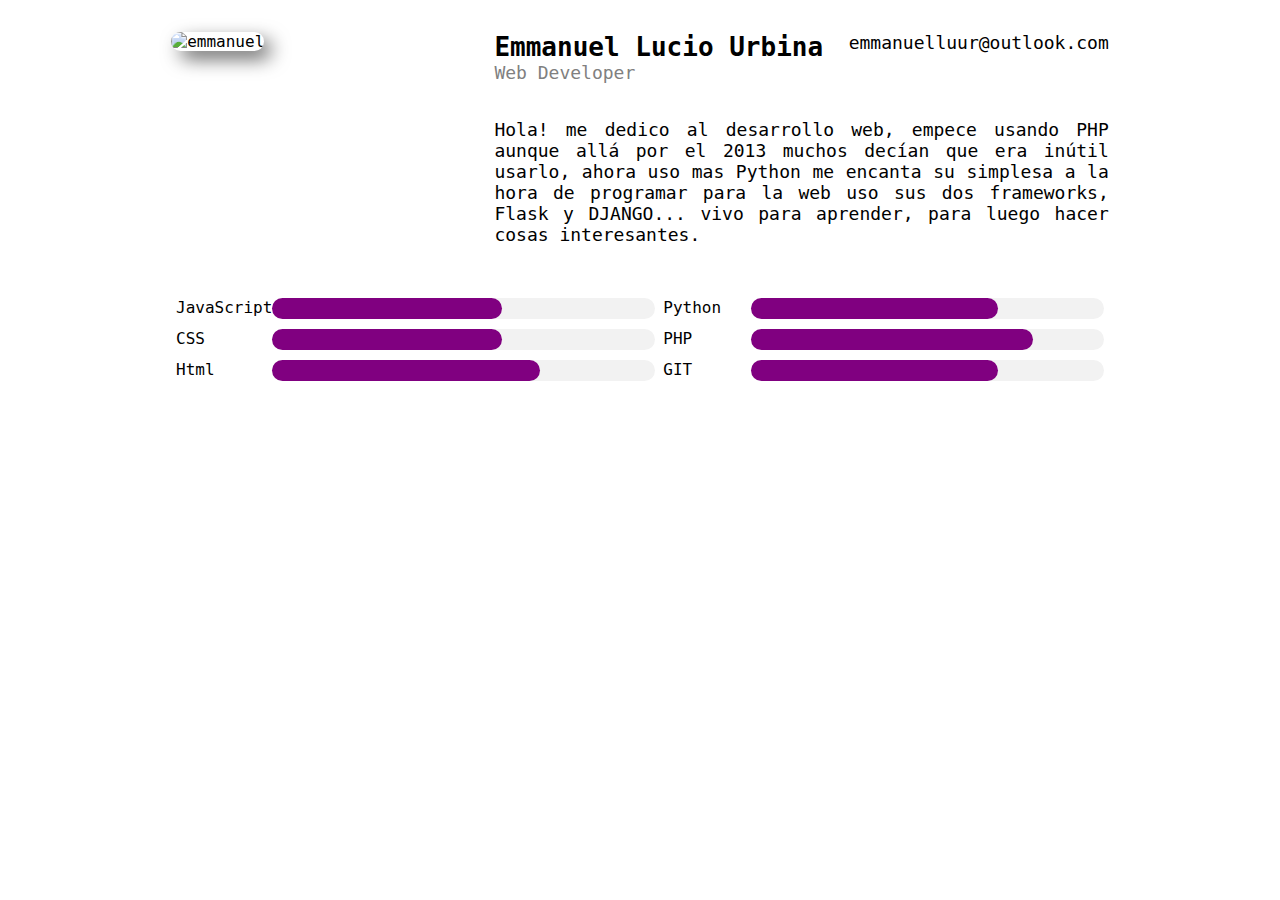
==== index.html @ 6aa22a0f "+ skills" ====
<!DOCTYPE html>
<html lang="en">

<head>
    <meta charset="UTF-8">
    <meta name="viewport" content="width=device-width, initial-scale=1.0">
    <title>Emmanuel</title>
    <link href="https://fonts.googleapis.com/css2?family=Ubuntu+Mono:wght@400;700&display=swap" rel="stylesheet">
    <script src="https://kit.fontawesome.com/d448299394.js" crossorigin="anonymous"></script>
    <link rel="stylesheet" href="./public/css/main.css">
</head>

<body>
    <main class="container">
        <header class="personal-info">
            <section class="image-container">
                <img src="./public/images/profile.png" alt="emmanuel" class="shadow">
            </section>
            <section class="info">
                <article class="personal-name">
                    <div>
                        <h1>Emmanuel Lucio Urbina</h1>
                        <p class="muted"> Web Developer </p>
                    </div>
                    <div>
                        <ul class="contact-info">
                            <li class="item">
                                <i class="fas fa-paper-plane"></i> emmanuelluur@outlook.com
                            </li>
                        </ul>
                    </div>
                </article>
                <article class="personal-goal">
                    <p>
                        Hola! me dedico al desarrollo web, empece usando PHP aunque allá por el 2013 muchos decían que era inútil usarlo, ahora uso mas Python me encanta su simplesa a la hora de programar para la web uso sus dos frameworks, Flask y DJANGO... vivo para aprender,
                        para luego hacer cosas interesantes. <i class="fas fa-heart heart"></i>
                    </p>
                </article>
            </section>
        </header>
        <section class="skills">

            <article class="detail-md">
                <div class="skill">
                    <div class="text-skill">
                        JavaScript
                    </div>
                    <div class="barra">
                        <div class="bar">
                            <div class="load w-60">&nbsp;</div>
                        </div>
                    </div>
                </div>
                <div class="skill">
                    <div class="text-skill">
                        CSS
                    </div>
                    <div class="barra">
                        <div class="bar">
                            <div class="load w-60">&nbsp;</div>
                        </div>
                    </div>
                </div>
                <div class="skill">
                    <div class="text-skill">
                        Html
                    </div>
                    <div class="barra">
                        <div class="bar">
                            <div class="load w-70">&nbsp;</div>
                        </div>
                    </div>
                </div>

            </article>
            <article class="detail-md">
                <div class="skill">
                    <div class="text-skill">
                        Python
                    </div>
                    <div class="barra">
                        <div class="bar">
                            <div class="load w-70">&nbsp;</div>
                        </div>
                    </div>
                </div>
                <div class="skill">
                    <div class="text-skill">
                        PHP
                    </div>
                    <div class="barra">
                        <div class="bar">
                            <div class="load w-80">&nbsp;</div>
                        </div>
                    </div>
                </div>
                <div class="skill">
                    <div class="text-skill">
                        GIT
                    </div>
                    <div class="barra">
                        <div class="bar">
                            <div class="load w-70">&nbsp;</div>
                        </div>
                    </div>
                </div>
            </article>

        </section>
    </main>
</body>

</html>
---- public/css/main.css ----
* {
    margin: 0;
    padding: 0;
    box-sizing: border-box;
    font-family: 'Ubuntu Mono', monospace;
    /*font wieght 400 & 700*/
}

img {
    width: 100%;
    height: auto;
    border-radius: 15px;
}

.container {
    margin: 2em 8em;
}


/* personal info */

.personal-info {
    display: grid;
    grid-template-columns: 30% 60%;
    justify-content: center;
    gap: 1em;
}

.info {
    font-size: 22px;
}

.personal-name {
    display: grid;
    grid-template-columns: repeat(2, auto);
    justify-content: space-between;
    margin-bottom: 2em;
    gap: 1em;
}

.personal-name div h1 {
    font-size: 32px;
    font-weight: 700;
}

.contact-info {
    list-style: none;
}

.muted,
i {
    color: gray;
}

.heart {
    color: red;
}

.personal-goal {
    text-align: justify;
}

.image-container {
    width: 100%;
    padding: 0 3em;
}

.shadow {
    box-shadow: 8px 8px 19px -1px rgba(0, 0, 0, 0.66);
}


/*End Personal Info*/


/*skills*/

.skills {
    margin: 3em;
    display: grid;
    grid-template-columns: repeat(2, auto);
    justify-content: unset;
    gap: .5em;
}

.detail-md {
    width: 100%;
}

.skill {
    display: grid;
    grid-template-columns: 20% auto;
}

.barra,
.text-skill {
    padding: 5px 0;
    width: 100%;
}

@media screen and (max-width: 1300px) {
    .personal-name div h1 {
        font-size: 26px;
        font-weight: 700;
    }
    .info {
        font-size: 18px;
    }
    .image-container {
        padding: 0
    }
}

@media screen and (max-width: 1024px) {
    .personal-info {
        grid-template-columns: auto 60%;
    }
    .barra {
        padding-left: 30px;
    }
}

@media screen and (max-width: 905px) {
    .container {
        margin: 2em;
    }
    .personal-info {
        grid-template-columns: auto;
    }
    .personal-name {
        text-align: center;
        grid-template-columns: auto;
    }
    .info {
        font-size: 18px;
    }
    .skills {
        margin: 3em 0;
        justify-content: unset;
        grid-template-columns: auto;
        gap: 0;
    }
}


/*progress bar*/

.bar {
    width: 100%;
    background-color: #f2f2f2;
    border: none;
    border-radius: 15px;
}

.load {
    background-color: purple;
    width: 100%;
    padding: 1px;
    border: none;
    border-radius: 15px;
}

.w-10 {
    width: 10%;
}

.w-20 {
    width: 20%;
}

.w-30 {
    width: 30%;
}

.w-40 {
    width: 40%;
}

.w-50 {
    width: 50%;
}

.w-60 {
    width: 60%;
}

.w-70 {
    width: 70%;
}

.w-80 {
    width: 80%;
}

.w-90 {
    width: 90%;
}

.w-100,
.auto {
    width: 100%;
}
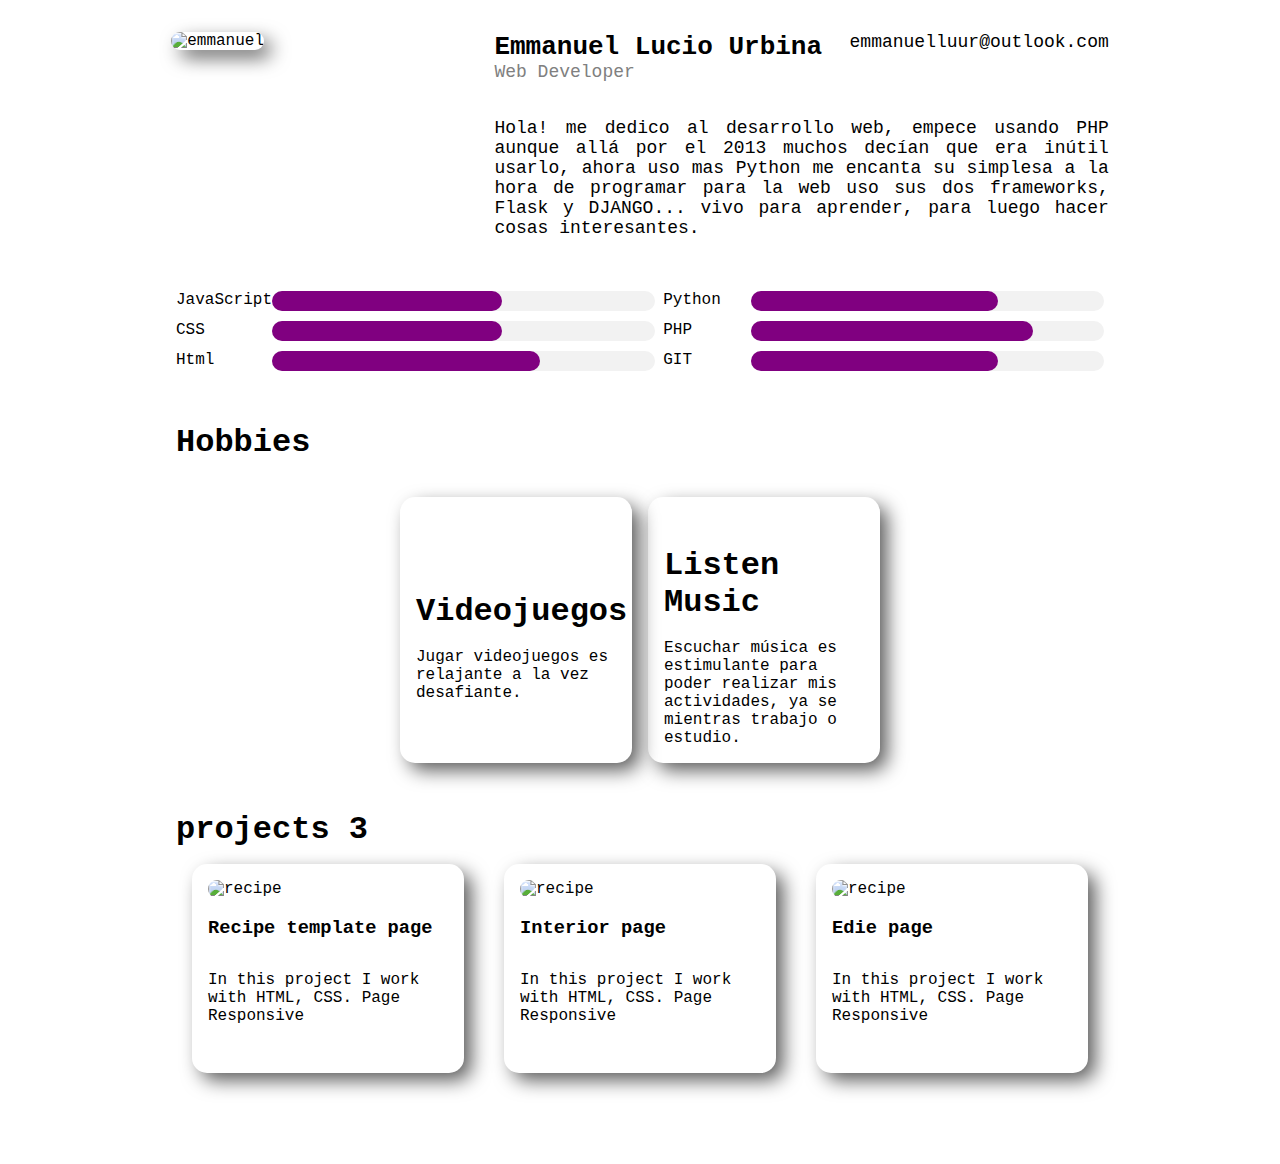
==== commit b42e60c2: "+ load projects with vanilla js" ====
--- a/index.html
+++ b/index.html
@@ -107,7 +107,49 @@
             </article>
 
         </section>
+        <section class="hobbies">
+            <div>
+                <h1>Hobbies</h1>
+                <br><br>
+            </div>
+            <section class="container-hb">
+                <article class="hobbie shadow">
+                    <div class="hobbie-image">
+                        <img src="./public/images/game.jpg" alt="">
+                    </div>
+                    <div class="details-hobbie">
+                        <h1>Videojuegos</h1>
+                        <br>
+                        <p>
+                            Jugar videojuegos es relajante a la vez desafiante.
+                        </p>
+                    </div>
+                </article>
+                <article class="hobbie shadow">
+                    <div class="hobbie-image">
+                        <img src="./public/images/music.jpg" alt="">
+                    </div>
+                    <div class="details-hobbie">
+                        <h1>Listen Music</h1>
+                        <br>
+                        <p>
+                            Escuchar música es estimulante para poder realizar mis <br> actividades, ya se mientras trabajo o estudio.
+                        </p>
+                    </div>
+                </article>
+            </section>
+        </section>
+        <section class="projects">
+            <article class="projects-filter">
+                <h1>projects <span class="total-p" id="total-projects">0</span></h1>
+            </article>
+            <section class="projects-list" id="app">
+
+            </section>
+        </section>
     </main>
+    <script src="./public/js/data.js" type="module"></script>
+    <script src="./public/js/main.js" type="module"></script>
 </body>
 
 </html>--- a/public/css/main.css
+++ b/public/css/main.css
@@ -98,6 +98,55 @@
     width: 100%;
 }
 
+
+/*hobbies*/
+
+.hobbies {
+    margin: 3em;
+}
+
+.container-hb {
+    display: grid;
+    grid-template-columns: repeat(2, 25%);
+    justify-content: center;
+    gap: 1em;
+}
+
+.hobbie {
+    display: grid;
+    grid-template-columns: auto;
+    gap: 1em;
+    padding: 1em;
+    border-radius: 15px;
+}
+
+
+/*projects*/
+
+.projects {
+    margin: 3em;
+}
+
+.projects-list {
+    display: grid;
+    grid-template-columns: repeat(3, 1fr);
+    gap: .5em;
+}
+
+.project {
+    margin: 1em;
+    padding: 1em;
+    border-radius: 15px;
+}
+
+.description-project h3 {
+    margin-top: 1em;
+}
+
+.description-project .desc {
+    margin: 2em 0;
+}
+
 @media screen and (max-width: 1300px) {
     .personal-name div h1 {
         font-size: 26px;
@@ -140,6 +189,22 @@
         grid-template-columns: auto;
         gap: 0;
     }
+    .hobbies {
+        margin: 0;
+    }
+    .container-hb {
+        grid-template-columns: auto;
+        gap: 2em;
+    }
+    .projects {
+        margin: 3em 0;
+    }
+    .projects-list {
+        grid-template-columns: auto;
+    }
+    .project {
+        margin: 0;
+    }
 }
 
 
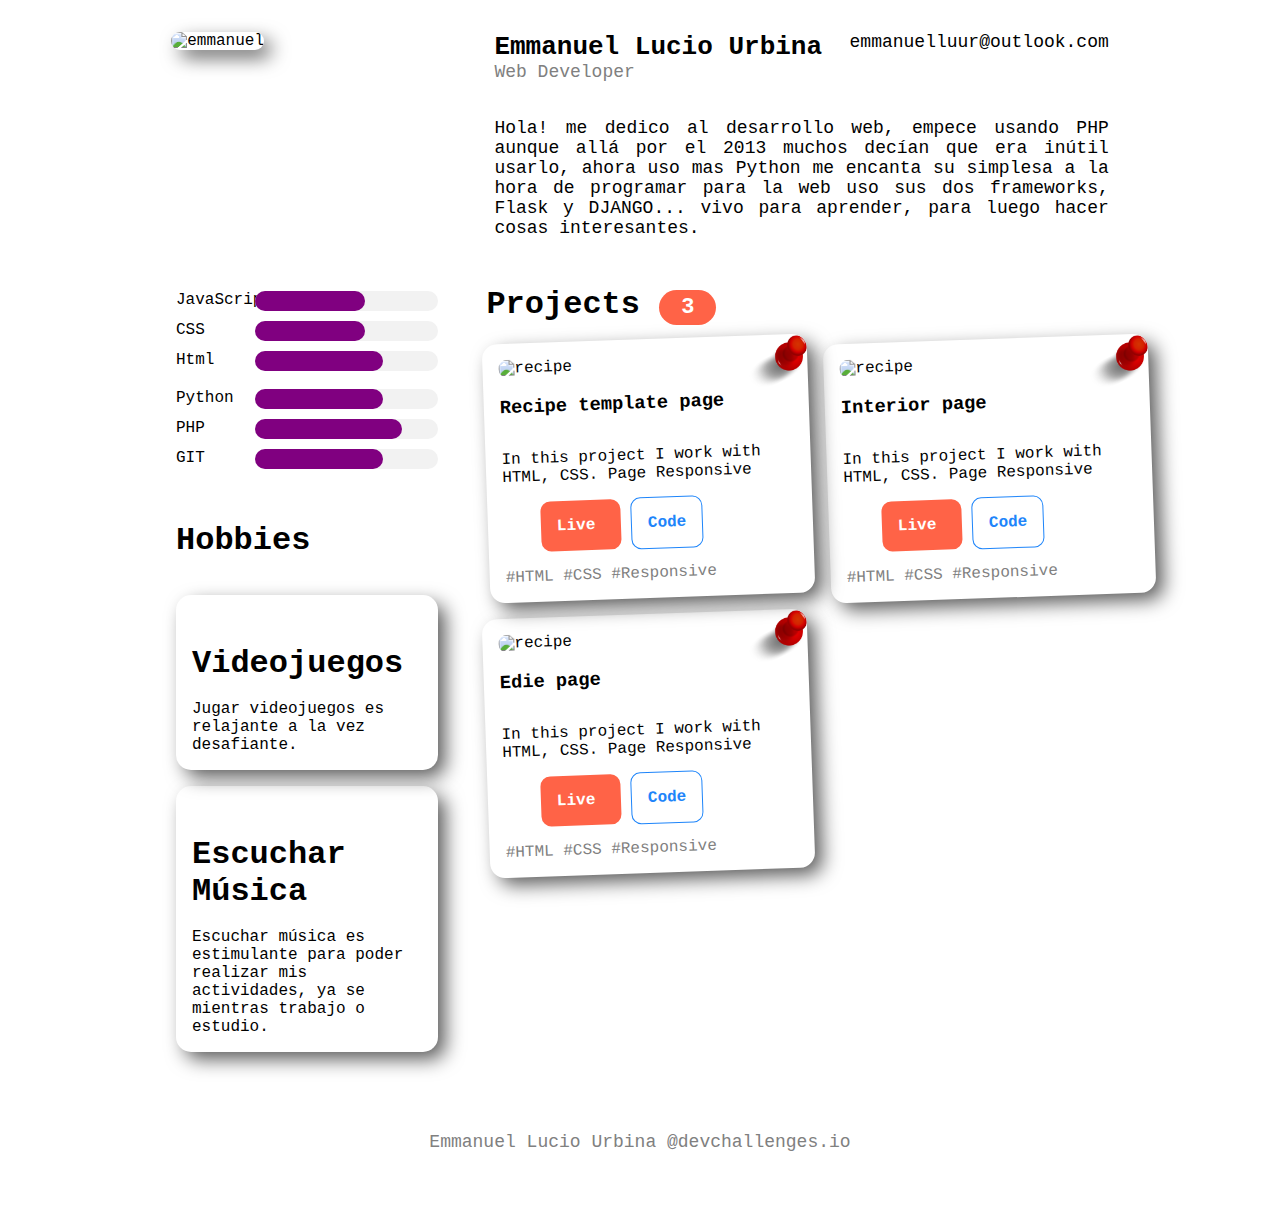
==== commit bed3ed7e: "+ animations" ====
--- a/index.html
+++ b/index.html
@@ -33,121 +33,143 @@
                 <article class="personal-goal">
                     <p>
                         Hola! me dedico al desarrollo web, empece usando PHP aunque allá por el 2013 muchos decían que era inútil usarlo, ahora uso mas Python me encanta su simplesa a la hora de programar para la web uso sus dos frameworks, Flask y DJANGO... vivo para aprender,
-                        para luego hacer cosas interesantes. <i class="fas fa-heart heart"></i>
+                        para luego hacer cosas interesantes.
+                        <i class="fas fa-heart heart"></i>
                     </p>
                 </article>
             </section>
         </header>
-        <section class="skills">
+        <div class="content">
+            <aside class="info_">
+                <section class="socaial_media">
+                    <div class="social">
+                        <a href="https://github.com/emmanuelurbina"><i class="fab fa-github-alt"></i></a>
+                    </div>
+                    <div class="social">
+                        <a href="https://twitter.com/emmanuelluur"><i class="fab fa-twitter"></i></a>
+                    </div>
+                    <div class="social">
+                        <a href="https://www.facebook.com/eluciourbina/"><i class="fab fa-facebook"></i></a>
+                    </div>
+                </section>
+                <section class="skills">
 
-            <article class="detail-md">
-                <div class="skill">
-                    <div class="text-skill">
-                        JavaScript
+                    <article class="detail-md">
+                        <div class="skill">
+                            <div class="text-skill">
+                                JavaScript
+                            </div>
+                            <div class="barra">
+                                <div class="bar">
+                                    <div class="load w-60">&nbsp;</div>
+                                </div>
+                            </div>
+                        </div>
+                        <div class="skill">
+                            <div class="text-skill">
+                                CSS
+                            </div>
+                            <div class="barra">
+                                <div class="bar">
+                                    <div class="load w-60">&nbsp;</div>
+                                </div>
+                            </div>
+                        </div>
+                        <div class="skill">
+                            <div class="text-skill">
+                                Html
+                            </div>
+                            <div class="barra">
+                                <div class="bar">
+                                    <div class="load w-70">&nbsp;</div>
+                                </div>
+                            </div>
+                        </div>
+
+                    </article>
+                    <article class="detail-md">
+                        <div class="skill">
+                            <div class="text-skill">
+                                Python
+                            </div>
+                            <div class="barra">
+                                <div class="bar">
+                                    <div class="load w-70">&nbsp;</div>
+                                </div>
+                            </div>
+                        </div>
+                        <div class="skill">
+                            <div class="text-skill">
+                                PHP
+                            </div>
+                            <div class="barra">
+                                <div class="bar">
+                                    <div class="load w-80">&nbsp;</div>
+                                </div>
+                            </div>
+                        </div>
+                        <div class="skill">
+                            <div class="text-skill">
+                                GIT
+                            </div>
+                            <div class="barra">
+                                <div class="bar">
+                                    <div class="load w-70">&nbsp;</div>
+                                </div>
+                            </div>
+                        </div>
+                    </article>
+
+                </section>
+                <section class="hobbies">
+                    <div>
+                        <h1>Hobbies</h1>
+                        <br><br>
                     </div>
-                    <div class="barra">
-                        <div class="bar">
-                            <div class="load w-60">&nbsp;</div>
-                        </div>
-                    </div>
-                </div>
-                <div class="skill">
-                    <div class="text-skill">
-                        CSS
-                    </div>
-                    <div class="barra">
-                        <div class="bar">
-                            <div class="load w-60">&nbsp;</div>
-                        </div>
-                    </div>
-                </div>
-                <div class="skill">
-                    <div class="text-skill">
-                        Html
-                    </div>
-                    <div class="barra">
-                        <div class="bar">
-                            <div class="load w-70">&nbsp;</div>
-                        </div>
-                    </div>
-                </div>
+                    <section class="container-hb">
+                        <article class="hobbie shadow">
+                            <div class="hobbie-image">
+                                <img src="./public/images/game.jpg" alt="">
+                            </div>
+                            <div class="details-hobbie">
+                                <h1>Videojuegos</h1>
+                                <br>
+                                <p>
+                                    Jugar videojuegos es relajante a la vez desafiante.
+                                </p>
+                            </div>
+                        </article>
+                        <article class="hobbie shadow">
+                            <div class="hobbie-image">
+                                <img src="./public/images/music.jpg" alt="">
+                            </div>
+                            <div class="details-hobbie">
+                                <h1>Escuchar Música</h1>
+                                <br>
+                                <p>
+                                    Escuchar música es estimulante para poder realizar mis <br> actividades, ya se mientras trabajo o estudio.
+                                </p>
+                            </div>
+                        </article>
+                    </section>
+                </section>
+            </aside>
+            <section class="projects">
+                <article class="projects-filter">
+                    <h1>Projects <span class="total-p" id="total-projects">0</span></h1>
+                </article>
+                <section class="projects-list" id="app">
 
-            </article>
-            <article class="detail-md">
-                <div class="skill">
-                    <div class="text-skill">
-                        Python
-                    </div>
-                    <div class="barra">
-                        <div class="bar">
-                            <div class="load w-70">&nbsp;</div>
-                        </div>
-                    </div>
-                </div>
-                <div class="skill">
-                    <div class="text-skill">
-                        PHP
-                    </div>
-                    <div class="barra">
-                        <div class="bar">
-                            <div class="load w-80">&nbsp;</div>
-                        </div>
-                    </div>
-                </div>
-                <div class="skill">
-                    <div class="text-skill">
-                        GIT
-                    </div>
-                    <div class="barra">
-                        <div class="bar">
-                            <div class="load w-70">&nbsp;</div>
-                        </div>
-                    </div>
-                </div>
-            </article>
+                </section>
+            </section>
+        </div>
 
+    </main>
+    <footer class="footer">
+        <section class="info">
+            Emmanuel Lucio Urbina <a href="https://devchallenges.io">@devchallenges.io</a>
         </section>
-        <section class="hobbies">
-            <div>
-                <h1>Hobbies</h1>
-                <br><br>
-            </div>
-            <section class="container-hb">
-                <article class="hobbie shadow">
-                    <div class="hobbie-image">
-                        <img src="./public/images/game.jpg" alt="">
-                    </div>
-                    <div class="details-hobbie">
-                        <h1>Videojuegos</h1>
-                        <br>
-                        <p>
-                            Jugar videojuegos es relajante a la vez desafiante.
-                        </p>
-                    </div>
-                </article>
-                <article class="hobbie shadow">
-                    <div class="hobbie-image">
-                        <img src="./public/images/music.jpg" alt="">
-                    </div>
-                    <div class="details-hobbie">
-                        <h1>Listen Music</h1>
-                        <br>
-                        <p>
-                            Escuchar música es estimulante para poder realizar mis <br> actividades, ya se mientras trabajo o estudio.
-                        </p>
-                    </div>
-                </article>
-            </section>
-        </section>
-        <section class="projects">
-            <article class="projects-filter">
-                <h1>projects <span class="total-p" id="total-projects">0</span></h1>
-            </article>
-            <section class="projects-list" id="app">
-
-            </section>
-        </section>
-    </main>
+    </footer>
     <script src="./public/js/data.js" type="module"></script>
     <script src="./public/js/main.js" type="module"></script>
 </body>
--- a/public/css/main.css
+++ b/public/css/main.css
@@ -62,7 +62,7 @@
 
 .image-container {
     width: 100%;
-    padding: 0 3em;
+    padding-right: 3em;
 }
 
 .shadow {
@@ -72,13 +72,25 @@
 
 /*End Personal Info*/
 
+.socaial_media {
+    margin: 3em;
+}
+
+.socaial_media i {
+    font-size: 42px;
+}
+
+.socaial_media div {
+    display: inline;
+}
+
 
 /*skills*/
 
 .skills {
     margin: 3em;
     display: grid;
-    grid-template-columns: repeat(2, auto);
+    grid-template-columns: auto;
     justify-content: unset;
     gap: .5em;
 }
@@ -89,7 +101,7 @@
 
 .skill {
     display: grid;
-    grid-template-columns: 20% auto;
+    grid-template-columns: 30% 70%;
 }
 
 .barra,
@@ -107,7 +119,7 @@
 
 .container-hb {
     display: grid;
-    grid-template-columns: repeat(2, 25%);
+    grid-template-columns: auto;
     justify-content: center;
     gap: 1em;
 }
@@ -124,19 +136,20 @@
 /*projects*/
 
 .projects {
-    margin: 3em;
+    margin: 3em 0;
 }
 
 .projects-list {
     display: grid;
-    grid-template-columns: repeat(3, 1fr);
-    gap: .5em;
+    grid-template-columns: repeat(2, 1fr);
+    gap: 1em;
 }
 
 .project {
-    margin: 1em;
     padding: 1em;
     border-radius: 15px;
+    position: relative;
+    transform: rotate(-2deg)
 }
 
 .description-project h3 {
@@ -145,6 +158,28 @@
 
 .description-project .desc {
     margin: 2em 0;
+}
+
+.tags_project {
+    color: gray;
+}
+
+.total-p {
+    padding: 5px 1em;
+    background-color: tomato;
+    color: white;
+    font-weight: 700;
+    border-radius: 25px;
+    border: none;
+    font-size: 22px;
+}
+
+.projects-filter {
+    margin-bottom: 1em;
+}
+
+.projects-filter h1 {
+    font-size: 32px;
 }
 
 @media screen and (max-width: 1300px) {
@@ -160,12 +195,24 @@
     }
 }
 
-@media screen and (max-width: 1024px) {
+.content {
+    display: grid;
+    grid-template-columns: 35% 65%;
+}
+
+@media screen and (max-width: 1060px) {
     .personal-info {
         grid-template-columns: auto 60%;
     }
     .barra {
         padding-left: 30px;
+    }
+    .projects-list {
+        grid-template-columns: auto;
+    }
+    .skills,
+    .hobbies {
+        margin: 1em;
     }
 }
 
@@ -186,14 +233,11 @@
     .skills {
         margin: 3em 0;
         justify-content: unset;
-        grid-template-columns: auto;
-        gap: 0;
     }
     .hobbies {
         margin: 0;
     }
     .container-hb {
-        grid-template-columns: auto;
         gap: 2em;
     }
     .projects {
@@ -204,6 +248,13 @@
     }
     .project {
         margin: 0;
+    }
+    .content {
+        grid-template-columns: auto;
+    }
+    .socaial_media {
+        margin: 1em 0;
+        text-align: center;
     }
 }
 
@@ -227,41 +278,217 @@
 
 .w-10 {
     width: 10%;
+    animation: w-10-an 2s;
 }
 
 .w-20 {
     width: 20%;
+    animation: w-20-an 2s;
 }
 
 .w-30 {
     width: 30%;
+    animation: w-30-an 2s;
 }
 
 .w-40 {
     width: 40%;
+    animation: w-40-an 2s;
 }
 
 .w-50 {
     width: 50%;
+    animation: w-50-an 2s;
 }
 
 .w-60 {
     width: 60%;
+    animation: w-60-an 2s;
 }
 
 .w-70 {
     width: 70%;
+    animation: w-70-an 2s;
 }
 
 .w-80 {
     width: 80%;
+    animation: w-80-an 2s;
 }
 
 .w-90 {
     width: 90%;
+    animation: w-90-an 2s;
 }
 
 .w-100,
 .auto {
     width: 100%;
+    animation: w-100-an 2s;
+}
+
+.footer {
+    margin: 2em 3em;
+    text-align: center;
+    color: gray;
+}
+
+.footer a {
+    text-decoration: none;
+    color: gray;
+}
+
+.list-buttons {
+    list-style: none;
+    margin: 2em;
+}
+
+.button-item {
+    display: inline;
+}
+
+.btn {
+    padding: 1em;
+    background-color: #f2f2f2;
+    font-weight: 700;
+    margin: 5px;
+    border-radius: 10px;
+    cursor: pointer;
+    text-decoration: none;
+    color: black;
+}
+
+.btn:hover {
+    background-color: #f4f4f4;
+}
+
+.primary {
+    color: white;
+    background-color: tomato;
+}
+
+.primary:hover {
+    background-color: lightcoral;
+}
+
+.secondary {
+    border: 1px solid #1e85fa;
+    background-color: white;
+    color: #1e85fa;
+}
+
+.secondary:active {
+    background-color: #1e85fa;
+    color: #fff;
+}
+
+.pin {
+    width: 60px;
+    height: auto;
+    position: absolute;
+    right: 0;
+    top: 0;
+}
+
+.project {
+    animation: mymove 1s;
+}
+
+@keyframes w-10-an {
+    from {
+        width: 100%;
+    }
+    to {
+        width: 10%;
+    }
+}
+
+@keyframes w-20-an {
+    from {
+        width: 100%;
+    }
+    to {
+        width: 20%;
+    }
+}
+
+@keyframes w-30-an {
+    from {
+        width: 100%;
+    }
+    to {
+        width: 30%;
+    }
+}
+
+@keyframes w-40-an {
+    from {
+        width: 100%;
+    }
+    to {
+        width: 40%;
+    }
+}
+
+@keyframes w-50-an {
+    from {
+        width: 100%;
+    }
+    to {
+        width: 50%;
+    }
+}
+
+@keyframes w-60-an {
+    from {
+        width: 100%;
+    }
+    to {
+        width: 60%;
+    }
+}
+
+@keyframes w-70-an {
+    from {
+        width: 100%;
+    }
+    to {
+        width: 70%;
+    }
+}
+
+@keyframes w-80-an {
+    from {
+        width: 100%;
+    }
+    to {
+        width: 80%;
+    }
+}
+
+@keyframes w-90-an {
+    from {
+        width: 100%;
+    }
+    to {
+        width: 80%;
+    }
+}
+
+@keyframes w-100-an {
+    from {
+        width: 10%;
+    }
+    to {
+        width: 100%;
+    }
+}
+
+@keyframes mymove {
+    from {
+        transform: rotate(1deg)
+    }
+    to {
+        transform: rotate(-2deg)
+    }
 }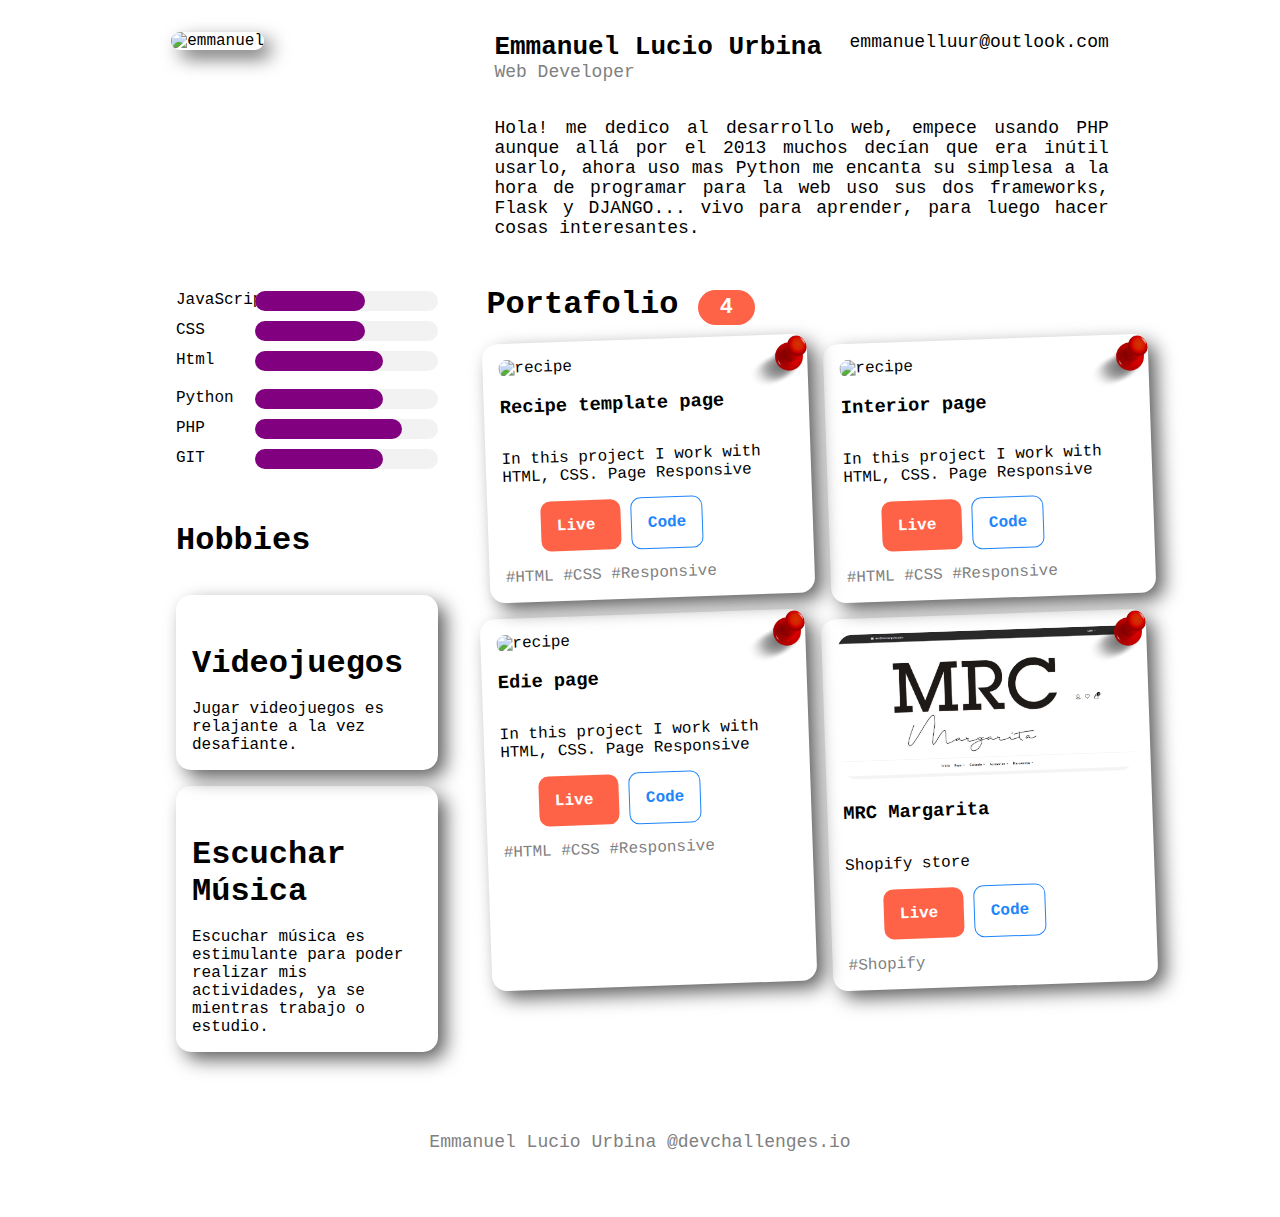
==== commit 950128b8: "Update index.html" ====
--- a/index.html
+++ b/index.html
@@ -156,7 +156,7 @@
             </aside>
             <section class="projects">
                 <article class="projects-filter">
-                    <h1>Projects <span class="total-p" id="total-projects">0</span></h1>
+                    <h1>Portafolio <span class="total-p" id="total-projects">0</span></h1>
                 </article>
                 <section class="projects-list" id="app">
 
@@ -174,4 +174,4 @@
     <script src="./public/js/main.js" type="module"></script>
 </body>
 
-</html>+</html>
--- a/public/css/main.css
+++ b/public/css/main.css
@@ -200,7 +200,7 @@
     grid-template-columns: 35% 65%;
 }
 
-@media screen and (max-width: 1060px) {
+@media screen and (max-width: 1062px) {
     .personal-info {
         grid-template-columns: auto 60%;
     }
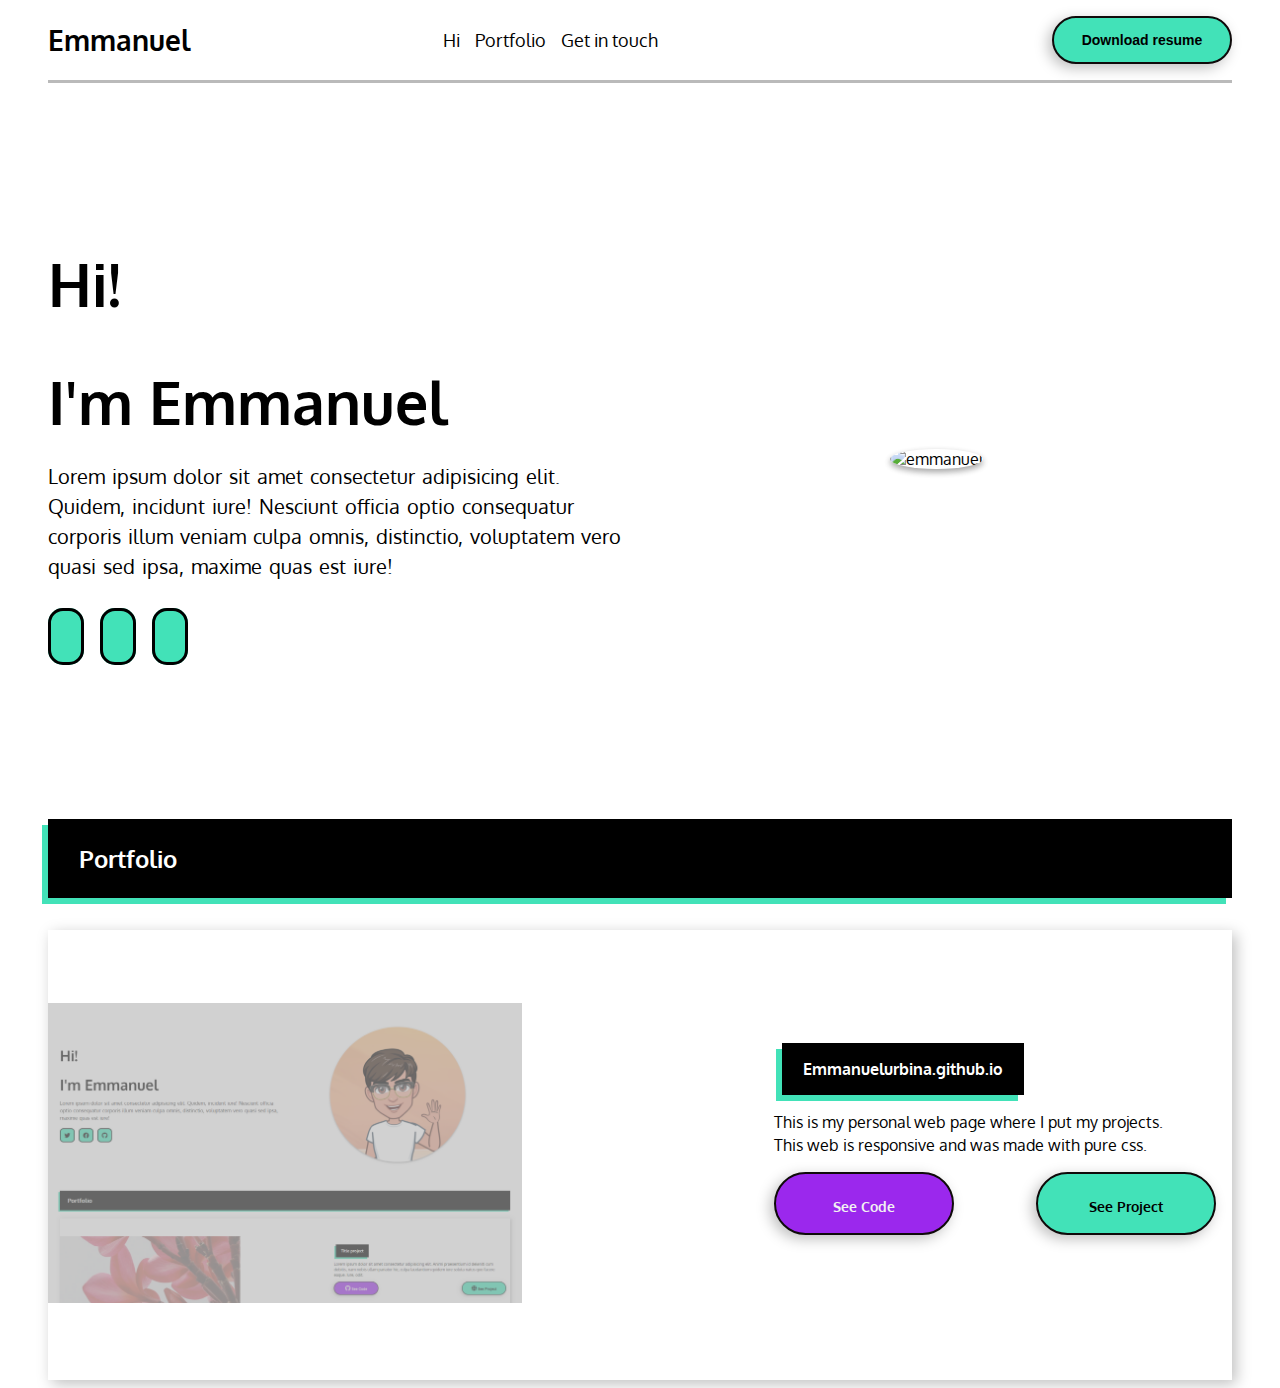
==== commit 43c4eb8d: "delete old pages" ====
--- a/index.html
+++ b/index.html
@@ -1,177 +1,92 @@
 <!DOCTYPE html>
 <html lang="en">
+  <head>
+    <meta charset="UTF-8" />
+    <meta http-equiv="X-UA-Compatible" content="IE=edge" />
+    <meta name="viewport" content="width=device-width, initial-scale=1.0" />
+    <title>Emmanuel</title>
+    <script
+      src="https://kit.fontawesome.com/13aa8cdc08.js"
+      crossorigin="anonymous"
+    ></script>
+    <link rel="stylesheet" href="./public/css/main.css" />
+  </head>
 
-<head>
-    <meta charset="UTF-8">
-    <meta name="viewport" content="width=device-width, initial-scale=1.0">
-    <title>Emmanuel</title>
-    <link href="https://fonts.googleapis.com/css2?family=Ubuntu+Mono:wght@400;700&display=swap" rel="stylesheet">
-    <script src="https://kit.fontawesome.com/d448299394.js" crossorigin="anonymous"></script>
-    <link rel="stylesheet" href="./public/css/main.css">
-</head>
+  <body>
+    <nav class="navigation">
+      <section class="navigation__logo">
+        <h3>Emmanuel</h3>
+      </section>
+      <section class="navigation__menu">
+        <ul>
+          <li><a href="#">Hi</a></li>
+          <li><a href="#portfolio">Portfolio</a></li>
+          <li><a href="#">Get in touch</a></li>
+        </ul>
+      </section>
+      <section class="navigation_cv">
+        <button class="button secondary">Download resume</button>
+      </section>
+    </nav>
 
-<body>
-    <main class="container">
-        <header class="personal-info">
-            <section class="image-container">
-                <img src="./public/images/profile.png" alt="emmanuel" class="shadow">
-            </section>
-            <section class="info">
-                <article class="personal-name">
-                    <div>
-                        <h1>Emmanuel Lucio Urbina</h1>
-                        <p class="muted"> Web Developer </p>
-                    </div>
-                    <div>
-                        <ul class="contact-info">
-                            <li class="item">
-                                <i class="fas fa-paper-plane"></i> emmanuelluur@outlook.com
-                            </li>
-                        </ul>
-                    </div>
-                </article>
-                <article class="personal-goal">
-                    <p>
-                        Hola! me dedico al desarrollo web, empece usando PHP aunque allá por el 2013 muchos decían que era inútil usarlo, ahora uso mas Python me encanta su simplesa a la hora de programar para la web uso sus dos frameworks, Flask y DJANGO... vivo para aprender,
-                        para luego hacer cosas interesantes.
-                        <i class="fas fa-heart heart"></i>
-                    </p>
-                </article>
-            </section>
-        </header>
-        <div class="content">
-            <aside class="info_">
-                <section class="socaial_media">
-                    <div class="social">
-                        <a href="https://github.com/emmanuelurbina"><i class="fab fa-github-alt"></i></a>
-                    </div>
-                    <div class="social">
-                        <a href="https://twitter.com/emmanuelluur"><i class="fab fa-twitter"></i></a>
-                    </div>
-                    <div class="social">
-                        <a href="https://www.facebook.com/eluciourbina/"><i class="fab fa-facebook"></i></a>
-                    </div>
-                </section>
-                <section class="skills">
+    <div class="container">
+      <section class="profile">
+        <article class="profile__message">
+          <h2>Hi!</h2>
+          <h2>I'm Emmanuel</h2>
+          <p class="p_message">
+            Lorem ipsum dolor sit amet consectetur adipisicing elit. Quidem,
+            incidunt iure! Nesciunt officia optio consequatur corporis illum
+            veniam culpa omnis, distinctio, voluptatem vero quasi sed ipsa,
+            maxime quas est iure!
+          </p>
+        
+          <ul class="social">
+            <li> <a href="https://twitter.com/emmanuelluur" class="social__link"><i class="fab fa-twitter"></i></a> </li>
+            <li> <a href="https://www.facebook.com/eluciourbina/" class="social__link"><i class="fab fa-facebook"></i></a>  </li>
+            <li> <a href="https://github.com/emmanuelurbina" class="social__link"><i class="fab fa-github"></i></a>  </li>
+          </ul>
+        </article>
+        <article class="profile__image">
+          <img
+            src="./public/images/profile.png"
+            class="profile_image"
+            alt="emmanuel"
+          />
+        </article>
+      </section>
 
-                    <article class="detail-md">
-                        <div class="skill">
-                            <div class="text-skill">
-                                JavaScript
-                            </div>
-                            <div class="barra">
-                                <div class="bar">
-                                    <div class="load w-60">&nbsp;</div>
-                                </div>
-                            </div>
-                        </div>
-                        <div class="skill">
-                            <div class="text-skill">
-                                CSS
-                            </div>
-                            <div class="barra">
-                                <div class="bar">
-                                    <div class="load w-60">&nbsp;</div>
-                                </div>
-                            </div>
-                        </div>
-                        <div class="skill">
-                            <div class="text-skill">
-                                Html
-                            </div>
-                            <div class="barra">
-                                <div class="bar">
-                                    <div class="load w-70">&nbsp;</div>
-                                </div>
-                            </div>
-                        </div>
+      <section class="portfolio" id="portfolio">
+        <h2 class="title__project">Portfolio</h2>
+        <div class="card__project">
+          <div class="card__project__image">
+            <img
+              src="./public/images/emmanuelurbina.github.io_personal_.png"
+              class="card__image"
+              alt=""
+            />
+          </div>
 
-                    </article>
-                    <article class="detail-md">
-                        <div class="skill">
-                            <div class="text-skill">
-                                Python
-                            </div>
-                            <div class="barra">
-                                <div class="bar">
-                                    <div class="load w-70">&nbsp;</div>
-                                </div>
-                            </div>
-                        </div>
-                        <div class="skill">
-                            <div class="text-skill">
-                                PHP
-                            </div>
-                            <div class="barra">
-                                <div class="bar">
-                                    <div class="load w-80">&nbsp;</div>
-                                </div>
-                            </div>
-                        </div>
-                        <div class="skill">
-                            <div class="text-skill">
-                                GIT
-                            </div>
-                            <div class="barra">
-                                <div class="bar">
-                                    <div class="load w-70">&nbsp;</div>
-                                </div>
-                            </div>
-                        </div>
-                    </article>
+          <div class="card__container">
+            <div class="card__project__title">
+              <span class="title__project"><strong>Emmanuelurbina.github.io</strong></span>
+            </div>
+            <div class="card__project__body">
+              <p>
+                This is my personal web page where I put my projects.
+                <br>
+                This web is responsive and was made with pure css.
+              </p>
 
-                </section>
-                <section class="hobbies">
-                    <div>
-                        <h1>Hobbies</h1>
-                        <br><br>
-                    </div>
-                    <section class="container-hb">
-                        <article class="hobbie shadow">
-                            <div class="hobbie-image">
-                                <img src="./public/images/game.jpg" alt="">
-                            </div>
-                            <div class="details-hobbie">
-                                <h1>Videojuegos</h1>
-                                <br>
-                                <p>
-                                    Jugar videojuegos es relajante a la vez desafiante.
-                                </p>
-                            </div>
-                        </article>
-                        <article class="hobbie shadow">
-                            <div class="hobbie-image">
-                                <img src="./public/images/music.jpg" alt="">
-                            </div>
-                            <div class="details-hobbie">
-                                <h1>Escuchar Música</h1>
-                                <br>
-                                <p>
-                                    Escuchar música es estimulante para poder realizar mis <br> actividades, ya se mientras trabajo o estudio.
-                                </p>
-                            </div>
-                        </article>
-                    </section>
-                </section>
-            </aside>
-            <section class="projects">
-                <article class="projects-filter">
-                    <h1>Portafolio <span class="total-p" id="total-projects">0</span></h1>
-                </article>
-                <section class="projects-list" id="app">
+              <div class="buttons__group">
+                <a href="https://github.com/emmanuelurbina/emmanuelurbina.github.io" target="_blank" class="button primary"><i class="fab fa-github card__i"></i>   See Code</a>
 
-                </section>
-            </section>
+                <a href="#" class="button secondary"><i class="fas fa-globe card__i"></i>   See Project</a>
+              </div>
+            </div>
+          </div>
         </div>
-
-    </main>
-    <footer class="footer">
-        <section class="info">
-            Emmanuel Lucio Urbina <a href="https://devchallenges.io">@devchallenges.io</a>
-        </section>
-    </footer>
-    <script src="./public/js/data.js" type="module"></script>
-    <script src="./public/js/main.js" type="module"></script>
-</body>
-
+      </section>
+    </div>
+  </body>
 </html>
--- a/public/css/main.css
+++ b/public/css/main.css
@@ -1,494 +1,268 @@
+@import url("https://fonts.googleapis.com/css2?family=Oxygen:wght@400;700&display=swap");
+
+/* General */
 * {
-    margin: 0;
-    padding: 0;
-    box-sizing: border-box;
-    font-family: 'Ubuntu Mono', monospace;
-    /*font wieght 400 & 700*/
-}
-
-img {
-    width: 100%;
+  margin: 0;
+  padding: 0;
+  box-sizing: border-box;
+  list-style: none;
+  text-decoration: none;
+}
+
+a {
+  color: black;
+}
+
+a:hover {
+  text-decoration: underline;
+}
+
+body {
+  font-family: "Oxygen", sans-serif;
+  padding-bottom: .5em;
+}
+
+/* navigation */
+.navigation {
+  z-index: 1;
+  top: 0;
+  position: sticky;
+  background-color: #fff;
+  display: grid;
+  grid-template-columns: repeat(3, 1fr);
+  align-items: center;
+  justify-content: center;
+  margin: 1em 3em;
+  padding-bottom: 1em;
+  border-bottom: 3px solid #bababa;
+}
+
+.navigation__logo {
+  text-align: left;
+  font-size: 24px;
+}
+
+.navigation_cv {
+  text-align: right;
+}
+
+/*menu nav*/
+.navigation > .navigation__menu > ul {
+  display: flex;
+  flex-direction: row;
+  gap: 15px;
+  font-size: 18px;
+}
+
+/* buttons */
+a.button{
+  appearance: button;
+  text-align: center;
+}
+button, a.button {
+  cursor: pointer;
+  outline: none;
+  font-weight: bold;
+  font-size: 14px;
+}
+
+button:active  {
+  text-decoration: underline;
+}
+
+.button, a.button {
+  padding: 1em;
+  border-radius: 90px;
+  width: 180px;
+  box-shadow: -4px 4px 14px rgba(0, 0, 0, 0.25);
+}
+
+.primary {
+  color: #f2f2f2;
+  background-color: #9b28ed;
+  border: 2px solid #0f0a0a;
+}
+
+.secondary {
+  color: #000;
+  background-color: #42e2b8;
+  border: 2px solid #0f0a0a;
+}
+
+/* container */
+.container {
+  padding: 0 3em;
+}
+
+.profile {
+  display: flex;
+  flex-direction: row;
+  align-items: center;
+  justify-content: center;
+  width: 100%;
+  height: 80vh;
+}
+
+.profile__message {
+  width: 50%;
+  line-height: 2;
+}
+
+.profile__message > h2 {
+  font-size: 59px;
+  font-weight: 700;
+}
+
+.profile__message > p {
+  font-size: 20px;
+  font-weight: 400;
+}
+
+.profile__image {
+  text-align: center;
+  width: 50%;
+}
+
+.profile_image {
+  border-radius: 50%;
+  width: 60%;
+  height: auto;
+  box-shadow: 0 3px 6px rgba(0, 0, 0, 0.16), 0 3px 6px rgba(0, 0, 0, 0.23);
+}
+
+.p_message {
+  line-height: 1.5;
+  word-spacing: 2px;
+}
+
+/*card for my projects*/
+
+.card__project {
+  margin-top: 2em;
+  display: grid;
+  grid-template-columns: 40% 40%;
+  justify-content: space-between;
+  align-items: center;
+  gap: 1em;
+  width: 100%;
+  height: 450px;
+  box-shadow: 4px 4px 14px rgba(0, 0, 0, 0.25);
+}
+.card__project__body,
+.card__project__title {
+  margin: 0 1em;
+}
+.card__project__title {
+  margin-left: 1.5em;
+  margin-bottom: 2em;
+}
+.card__project__body {
+  line-height: 1.4;
+}
+
+.card__container{
+  margin-bottom: 1em;
+}
+.card__image {
+  width: 100%;
+  height: 300px;
+  object-fit: cover;
+  opacity: 0.6;
+}
+.title__project {
+  padding: 1em 1.3em;
+  color: #fff;
+  background-color: #000;
+  box-shadow: -6px 6px #42e2b8;
+}
+
+.buttons__group {
+  margin-top: 1em;
+  display: flex;
+  flex-direction: row;
+  justify-content: space-between;
+}
+.card__i{
+  font-size: 22px;
+}
+
+
+.social{
+  display: flex;
+  flex-direction: row;
+  gap: 1em;
+  justify-content: flex-start;
+  align-items: center;
+  margin-top: 2em;
+  margin-bottom: 2em;
+}
+
+.social__link{
+  background-color: #42e2b8;
+  color: #000;
+  padding: 10px 15px;
+  font-size: 24px;
+  border-radius: 15px;
+  border: 3px solid #000;
+}
+@media (max-width: 740px) {
+  .navigation {
+    display: flex;
+
+    flex-direction: column;
+    gap: 5px;
+    margin: 1em;
+  }
+
+  .navigation__menu {
+    display: none;
+  }
+
+  .container {
+    padding: 0 1em;
+  }
+
+  .profile {
+    flex-direction: column-reverse;
     height: auto;
-    border-radius: 15px;
-}
-
-.container {
-    margin: 2em 8em;
-}
-
-
-/* personal info */
-
-.personal-info {
-    display: grid;
-    grid-template-columns: 30% 60%;
+  }
+
+  .profile__message {
+    width: 100%;
+  }
+
+  .profile__image {
+    width: 100%;
+  }
+
+  .profile__message > h2 {
+    font-size: 29px;
+    font-weight: 700;
+  }
+
+  .profile__message > p {
+    font-size: 20px;
+    font-weight: 400;
+  }
+
+  .profile_image {
+    width: 70%;
+  }
+  .card__project{
+    display: flex;
+    flex-direction: column;
+    width: 100%;
+    height: auto;
+  }
+  .card__image{
+    width: 100%;
+    height: 250px;
+    margin-bottom: 1em;
+  }
+  .buttons__group{
+    flex-direction: column;
     justify-content: center;
-    gap: 1em;
-}
-
-.info {
-    font-size: 22px;
-}
-
-.personal-name {
-    display: grid;
-    grid-template-columns: repeat(2, auto);
-    justify-content: space-between;
-    margin-bottom: 2em;
-    gap: 1em;
-}
-
-.personal-name div h1 {
-    font-size: 32px;
-    font-weight: 700;
-}
-
-.contact-info {
-    list-style: none;
-}
-
-.muted,
-i {
-    color: gray;
-}
-
-.heart {
-    color: red;
-}
-
-.personal-goal {
-    text-align: justify;
-}
-
-.image-container {
-    width: 100%;
-    padding-right: 3em;
-}
-
-.shadow {
-    box-shadow: 8px 8px 19px -1px rgba(0, 0, 0, 0.66);
-}
-
-
-/*End Personal Info*/
-
-.socaial_media {
-    margin: 3em;
-}
-
-.socaial_media i {
-    font-size: 42px;
-}
-
-.socaial_media div {
-    display: inline;
-}
-
-
-/*skills*/
-
-.skills {
-    margin: 3em;
-    display: grid;
-    grid-template-columns: auto;
-    justify-content: unset;
-    gap: .5em;
-}
-
-.detail-md {
-    width: 100%;
-}
-
-.skill {
-    display: grid;
-    grid-template-columns: 30% 70%;
-}
-
-.barra,
-.text-skill {
-    padding: 5px 0;
-    width: 100%;
-}
-
-
-/*hobbies*/
-
-.hobbies {
-    margin: 3em;
-}
-
-.container-hb {
-    display: grid;
-    grid-template-columns: auto;
-    justify-content: center;
-    gap: 1em;
-}
-
-.hobbie {
-    display: grid;
-    grid-template-columns: auto;
-    gap: 1em;
-    padding: 1em;
-    border-radius: 15px;
-}
-
-
-/*projects*/
-
-.projects {
-    margin: 3em 0;
-}
-
-.projects-list {
-    display: grid;
-    grid-template-columns: repeat(2, 1fr);
-    gap: 1em;
-}
-
-.project {
-    padding: 1em;
-    border-radius: 15px;
-    position: relative;
-    transform: rotate(-2deg)
-}
-
-.description-project h3 {
-    margin-top: 1em;
-}
-
-.description-project .desc {
-    margin: 2em 0;
-}
-
-.tags_project {
-    color: gray;
-}
-
-.total-p {
-    padding: 5px 1em;
-    background-color: tomato;
-    color: white;
-    font-weight: 700;
-    border-radius: 25px;
-    border: none;
-    font-size: 22px;
-}
-
-.projects-filter {
-    margin-bottom: 1em;
-}
-
-.projects-filter h1 {
-    font-size: 32px;
-}
-
-@media screen and (max-width: 1300px) {
-    .personal-name div h1 {
-        font-size: 26px;
-        font-weight: 700;
-    }
-    .info {
-        font-size: 18px;
-    }
-    .image-container {
-        padding: 0
-    }
-}
-
-.content {
-    display: grid;
-    grid-template-columns: 35% 65%;
-}
-
-@media screen and (max-width: 1062px) {
-    .personal-info {
-        grid-template-columns: auto 60%;
-    }
-    .barra {
-        padding-left: 30px;
-    }
-    .projects-list {
-        grid-template-columns: auto;
-    }
-    .skills,
-    .hobbies {
-        margin: 1em;
-    }
-}
-
-@media screen and (max-width: 905px) {
-    .container {
-        margin: 2em;
-    }
-    .personal-info {
-        grid-template-columns: auto;
-    }
-    .personal-name {
-        text-align: center;
-        grid-template-columns: auto;
-    }
-    .info {
-        font-size: 18px;
-    }
-    .skills {
-        margin: 3em 0;
-        justify-content: unset;
-    }
-    .hobbies {
-        margin: 0;
-    }
-    .container-hb {
-        gap: 2em;
-    }
-    .projects {
-        margin: 3em 0;
-    }
-    .projects-list {
-        grid-template-columns: auto;
-    }
-    .project {
-        margin: 0;
-    }
-    .content {
-        grid-template-columns: auto;
-    }
-    .socaial_media {
-        margin: 1em 0;
-        text-align: center;
-    }
-}
-
-
-/*progress bar*/
-
-.bar {
-    width: 100%;
-    background-color: #f2f2f2;
-    border: none;
-    border-radius: 15px;
-}
-
-.load {
-    background-color: purple;
-    width: 100%;
-    padding: 1px;
-    border: none;
-    border-radius: 15px;
-}
-
-.w-10 {
-    width: 10%;
-    animation: w-10-an 2s;
-}
-
-.w-20 {
-    width: 20%;
-    animation: w-20-an 2s;
-}
-
-.w-30 {
-    width: 30%;
-    animation: w-30-an 2s;
-}
-
-.w-40 {
-    width: 40%;
-    animation: w-40-an 2s;
-}
-
-.w-50 {
-    width: 50%;
-    animation: w-50-an 2s;
-}
-
-.w-60 {
-    width: 60%;
-    animation: w-60-an 2s;
-}
-
-.w-70 {
-    width: 70%;
-    animation: w-70-an 2s;
-}
-
-.w-80 {
-    width: 80%;
-    animation: w-80-an 2s;
-}
-
-.w-90 {
-    width: 90%;
-    animation: w-90-an 2s;
-}
-
-.w-100,
-.auto {
-    width: 100%;
-    animation: w-100-an 2s;
-}
-
-.footer {
-    margin: 2em 3em;
-    text-align: center;
-    color: gray;
-}
-
-.footer a {
-    text-decoration: none;
-    color: gray;
-}
-
-.list-buttons {
-    list-style: none;
-    margin: 2em;
-}
-
-.button-item {
-    display: inline;
-}
-
-.btn {
-    padding: 1em;
-    background-color: #f2f2f2;
-    font-weight: 700;
-    margin: 5px;
-    border-radius: 10px;
-    cursor: pointer;
-    text-decoration: none;
-    color: black;
-}
-
-.btn:hover {
-    background-color: #f4f4f4;
-}
-
-.primary {
-    color: white;
-    background-color: tomato;
-}
-
-.primary:hover {
-    background-color: lightcoral;
-}
-
-.secondary {
-    border: 1px solid #1e85fa;
-    background-color: white;
-    color: #1e85fa;
-}
-
-.secondary:active {
-    background-color: #1e85fa;
-    color: #fff;
-}
-
-.pin {
-    width: 60px;
-    height: auto;
-    position: absolute;
-    right: 0;
-    top: 0;
-}
-
-.project {
-    animation: mymove 1s;
-}
-
-@keyframes w-10-an {
-    from {
-        width: 100%;
-    }
-    to {
-        width: 10%;
-    }
-}
-
-@keyframes w-20-an {
-    from {
-        width: 100%;
-    }
-    to {
-        width: 20%;
-    }
-}
-
-@keyframes w-30-an {
-    from {
-        width: 100%;
-    }
-    to {
-        width: 30%;
-    }
-}
-
-@keyframes w-40-an {
-    from {
-        width: 100%;
-    }
-    to {
-        width: 40%;
-    }
-}
-
-@keyframes w-50-an {
-    from {
-        width: 100%;
-    }
-    to {
-        width: 50%;
-    }
-}
-
-@keyframes w-60-an {
-    from {
-        width: 100%;
-    }
-    to {
-        width: 60%;
-    }
-}
-
-@keyframes w-70-an {
-    from {
-        width: 100%;
-    }
-    to {
-        width: 70%;
-    }
-}
-
-@keyframes w-80-an {
-    from {
-        width: 100%;
-    }
-    to {
-        width: 80%;
-    }
-}
-
-@keyframes w-90-an {
-    from {
-        width: 100%;
-    }
-    to {
-        width: 80%;
-    }
-}
-
-@keyframes w-100-an {
-    from {
-        width: 10%;
-    }
-    to {
-        width: 100%;
-    }
-}
-
-@keyframes mymove {
-    from {
-        transform: rotate(1deg)
-    }
-    to {
-        transform: rotate(-2deg)
-    }
-}+    align-items: center;
+    gap:1em;
+  }
+}
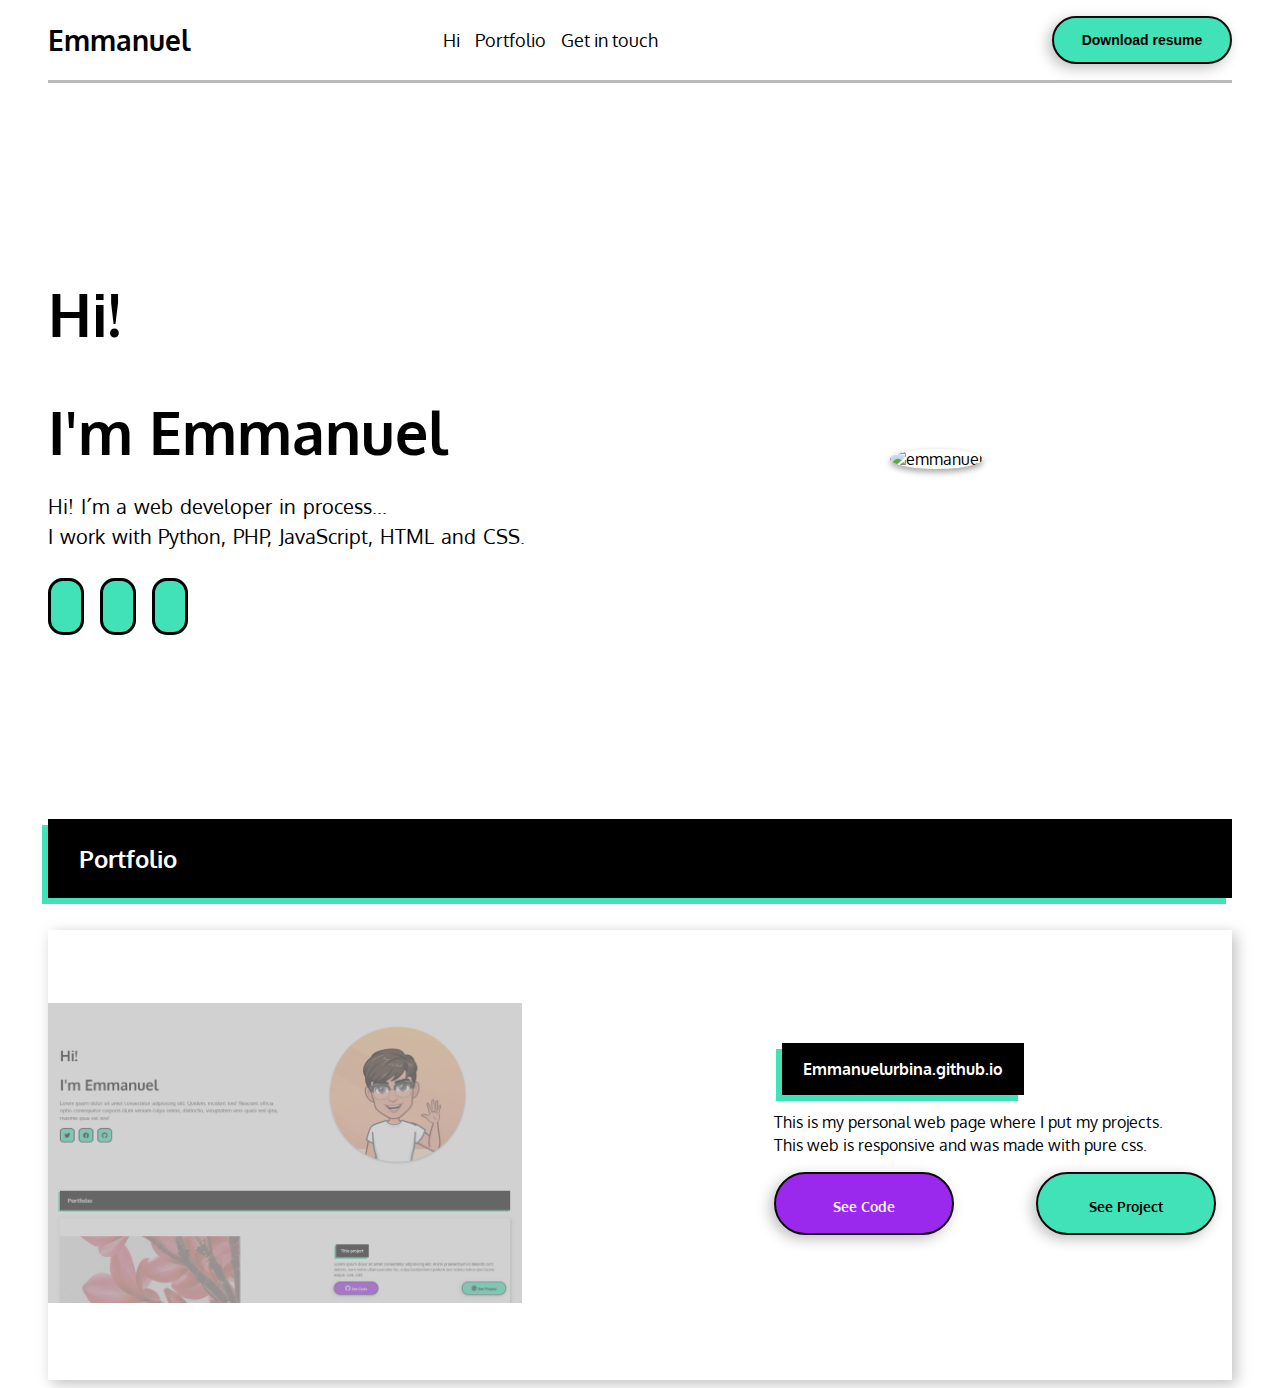
==== commit 7358286c: "add profile" ====
--- a/index.html
+++ b/index.html
@@ -35,10 +35,8 @@
           <h2>Hi!</h2>
           <h2>I'm Emmanuel</h2>
           <p class="p_message">
-            Lorem ipsum dolor sit amet consectetur adipisicing elit. Quidem,
-            incidunt iure! Nesciunt officia optio consequatur corporis illum
-            veniam culpa omnis, distinctio, voluptatem vero quasi sed ipsa,
-            maxime quas est iure!
+            Hi! I´m a web developer in process... <br>
+            I work with Python, PHP, JavaScript, HTML and CSS.
           </p>
         
           <ul class="social">
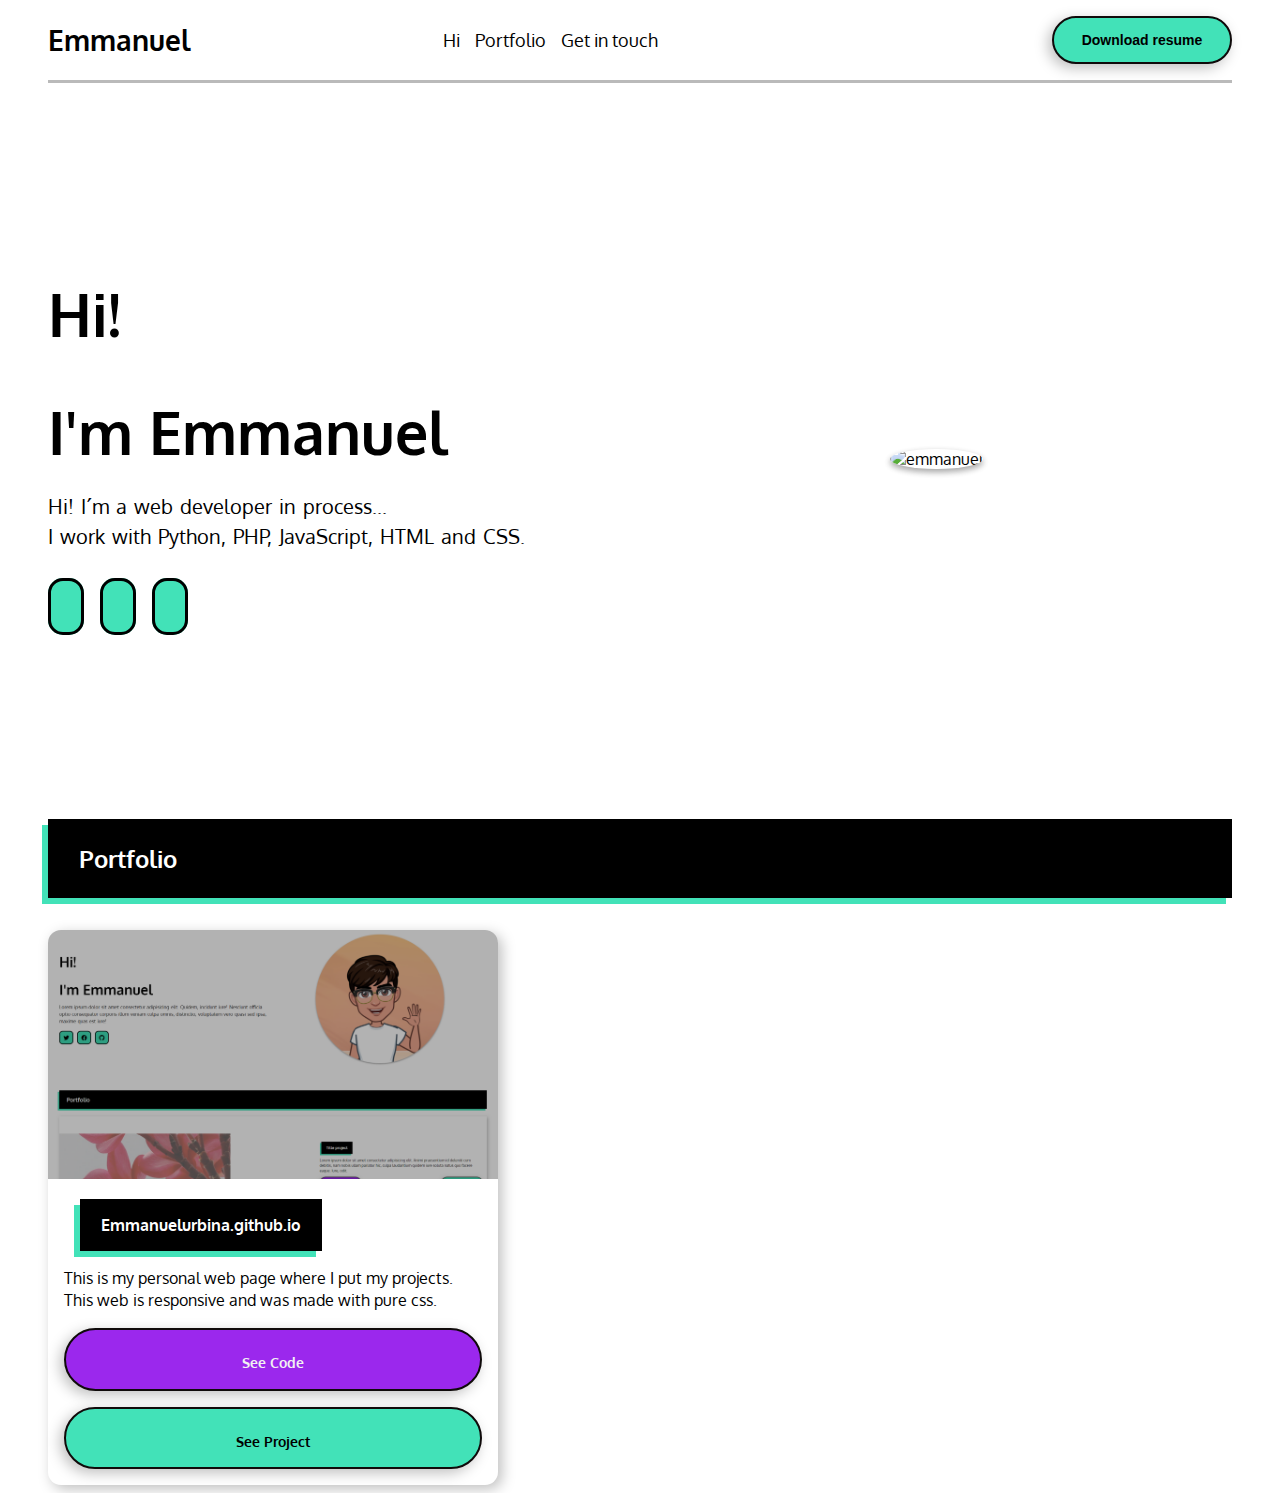
==== commit 0dae1275: "new design for cards projects" ====
--- a/index.html
+++ b/index.html
@@ -35,14 +35,28 @@
           <h2>Hi!</h2>
           <h2>I'm Emmanuel</h2>
           <p class="p_message">
-            Hi! I´m a web developer in process... <br>
+            Hi! I´m a web developer in process... <br />
             I work with Python, PHP, JavaScript, HTML and CSS.
           </p>
-        
+
           <ul class="social">
-            <li> <a href="https://twitter.com/emmanuelluur" class="social__link"><i class="fab fa-twitter"></i></a> </li>
-            <li> <a href="https://www.facebook.com/eluciourbina/" class="social__link"><i class="fab fa-facebook"></i></a>  </li>
-            <li> <a href="https://github.com/emmanuelurbina" class="social__link"><i class="fab fa-github"></i></a>  </li>
+            <li>
+              <a href="https://twitter.com/emmanuelluur" class="social__link"
+                ><i class="fab fa-twitter"></i
+              ></a>
+            </li>
+            <li>
+              <a
+                href="https://www.facebook.com/eluciourbina/"
+                class="social__link"
+                ><i class="fab fa-facebook"></i
+              ></a>
+            </li>
+            <li>
+              <a href="https://github.com/emmanuelurbina" class="social__link"
+                ><i class="fab fa-github"></i
+              ></a>
+            </li>
           </ul>
         </article>
         <article class="profile__image">
@@ -56,33 +70,46 @@
 
       <section class="portfolio" id="portfolio">
         <h2 class="title__project">Portfolio</h2>
-        <div class="card__project">
-          <div class="card__project__image">
-            <img
-              src="./public/images/emmanuelurbina.github.io_personal_.png"
-              class="card__image"
-              alt=""
-            />
-          </div>
 
-          <div class="card__container">
-            <div class="card__project__title">
-              <span class="title__project"><strong>Emmanuelurbina.github.io</strong></span>
+        <div class="portfolio__container">
+          <div class="card__project">
+            <div class="card__project__image">
+              <img
+                src="./public/images/emmanuelurbina.github.io_personal_.png"
+                class="card__image"
+                alt=""
+              />
             </div>
-            <div class="card__project__body">
-              <p>
-                This is my personal web page where I put my projects.
-                <br>
-                This web is responsive and was made with pure css.
-              </p>
 
-              <div class="buttons__group">
-                <a href="https://github.com/emmanuelurbina/emmanuelurbina.github.io" target="_blank" class="button primary"><i class="fab fa-github card__i"></i>   See Code</a>
+            <div class="card__container">
+              <div class="card__project__title">
+                <span class="title__project"
+                  ><strong>Emmanuelurbina.github.io</strong></span
+                >
+              </div>
+              <div class="card__project__body">
+                <p>
+                  This is my personal web page where I put my projects.
+                  <br />
+                  This web is responsive and was made with pure css.
+                </p>
 
-                <a href="#" class="button secondary"><i class="fas fa-globe card__i"></i>   See Project</a>
+                <div class="buttons__group">
+                  <a
+                    href="https://github.com/emmanuelurbina/emmanuelurbina.github.io"
+                    target="_blank"
+                    class="button primary"
+                    ><i class="fab fa-github card__i"></i> See Code</a
+                  >
+
+                  <a href="#" class="button secondary"
+                    ><i class="fas fa-globe card__i"></i> See Project</a
+                  >
+                </div>
               </div>
             </div>
           </div>
+          
         </div>
       </section>
     </div>
--- a/public/css/main.css
+++ b/public/css/main.css
@@ -137,24 +137,37 @@
 
 /*card for my projects*/
 
-.card__project {
+.portfolio__container {
   margin-top: 2em;
   display: grid;
-  grid-template-columns: 40% 40%;
-  justify-content: space-between;
-  align-items: center;
-  gap: 1em;
+  grid-template-columns: repeat(3, 1fr);
+  gap: .5em;
+  align-items: center;
+  justify-content: center;
+}
+
+.card__project{
+  display: flex;
+  flex-direction: column;
+  width: 450px;
+  height: auto; 
+  box-shadow: 4px 4px 14px rgba(0, 0, 0, 0.25);
+  border-radius: 13px;
+}
+
+.card__image{
   width: 100%;
-  height: 450px;
-  box-shadow: 4px 4px 14px rgba(0, 0, 0, 0.25);
+  height: 249px;
+  object-fit: cover;
+  border-top-left-radius: 13px;
+  border-top-right-radius: 13px;
 }
 .card__project__body,
 .card__project__title {
   margin: 0 1em;
 }
 .card__project__title {
-  margin-left: 1.5em;
-  margin-bottom: 2em;
+  margin: 2em 2em;
 }
 .card__project__body {
   line-height: 1.4;
@@ -162,12 +175,6 @@
 
 .card__container{
   margin-bottom: 1em;
-}
-.card__image {
-  width: 100%;
-  height: 300px;
-  object-fit: cover;
-  opacity: 0.6;
 }
 .title__project {
   padding: 1em 1.3em;
@@ -179,14 +186,18 @@
 .buttons__group {
   margin-top: 1em;
   display: flex;
-  flex-direction: row;
+  flex-direction: column;
   justify-content: space-between;
+  gap: 1em;
+}
+.buttons__group > .button {
+  width: 100%;
 }
 .card__i{
   font-size: 22px;
 }
 
-
+/* Social links */
 .social{
   display: flex;
   flex-direction: row;
@@ -248,21 +259,12 @@
   .profile_image {
     width: 70%;
   }
-  .card__project{
+  .portfolio__container {
     display: flex;
     flex-direction: column;
+    gap: 2em;
+  }
+  .card__project{
     width: 100%;
-    height: auto;
-  }
-  .card__image{
-    width: 100%;
-    height: 250px;
-    margin-bottom: 1em;
-  }
-  .buttons__group{
-    flex-direction: column;
-    justify-content: center;
-    align-items: center;
-    gap:1em;
-  }
-}
+  }
+}
